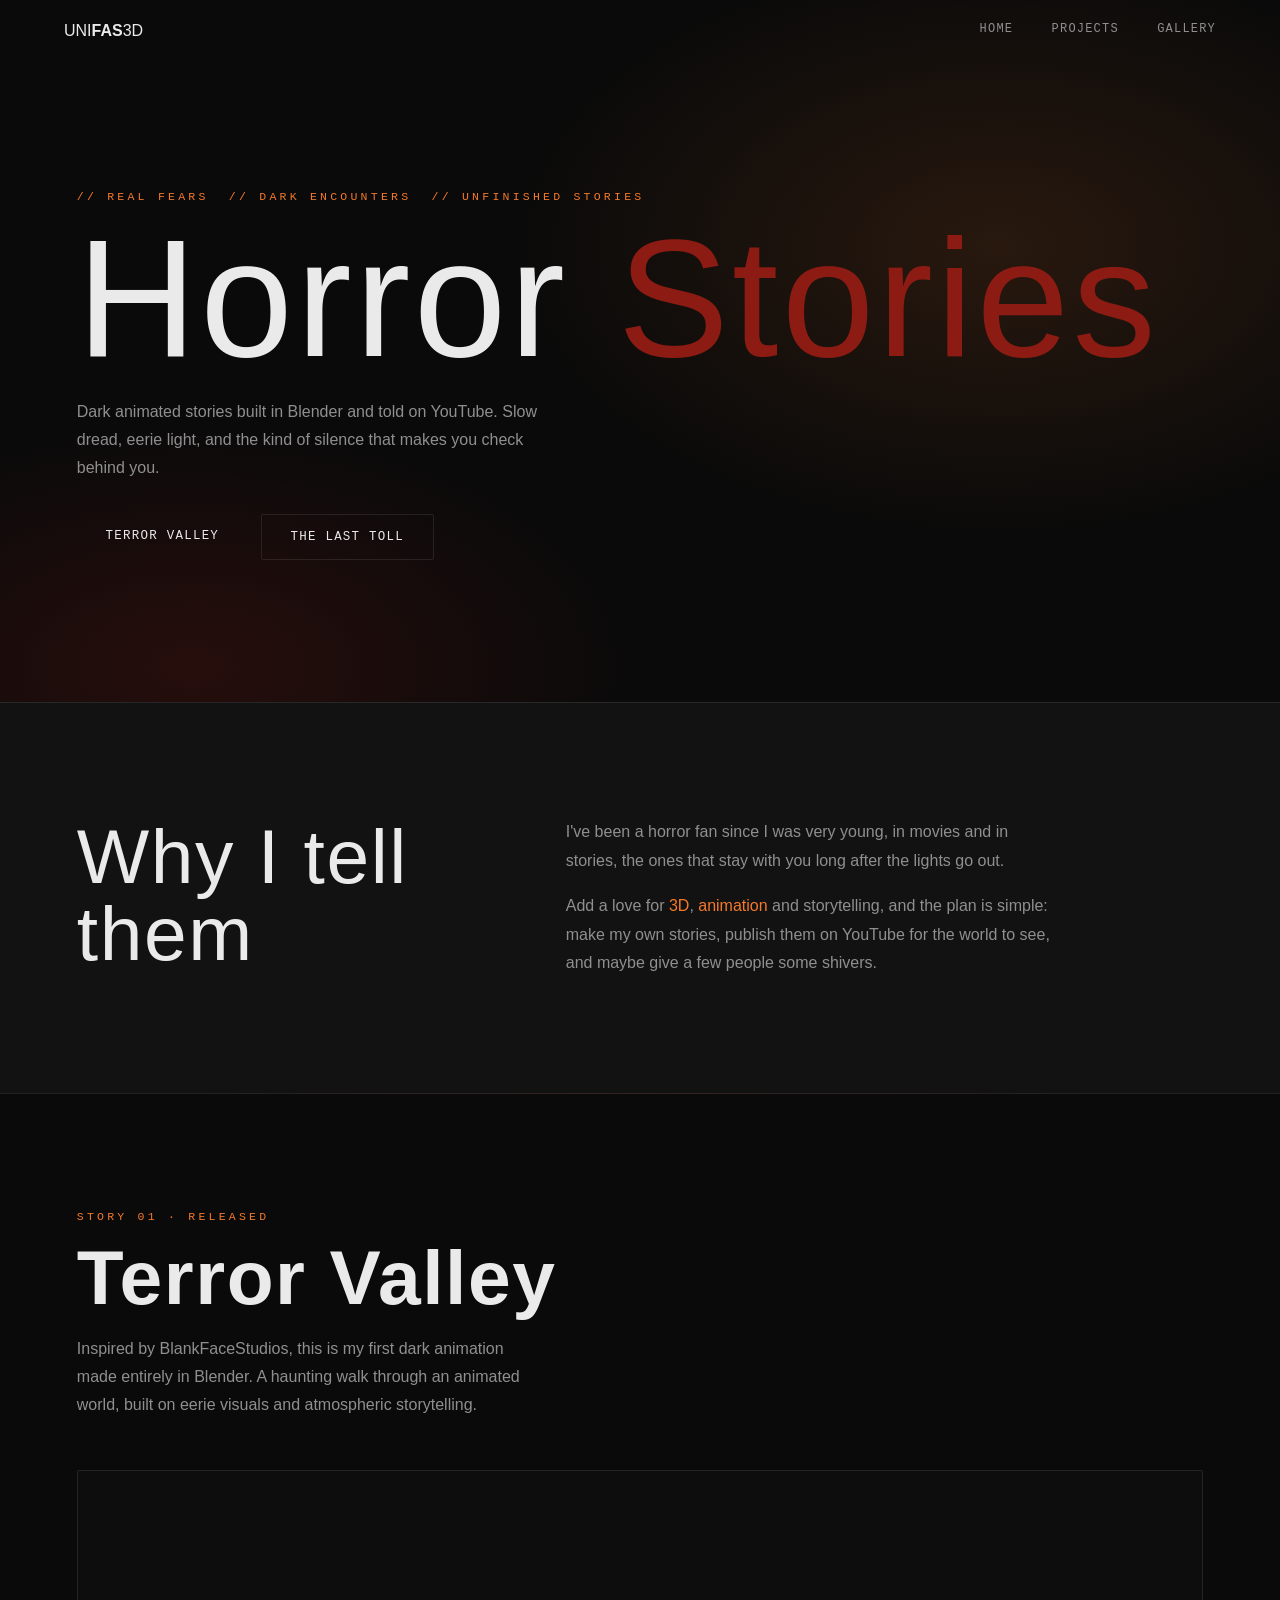
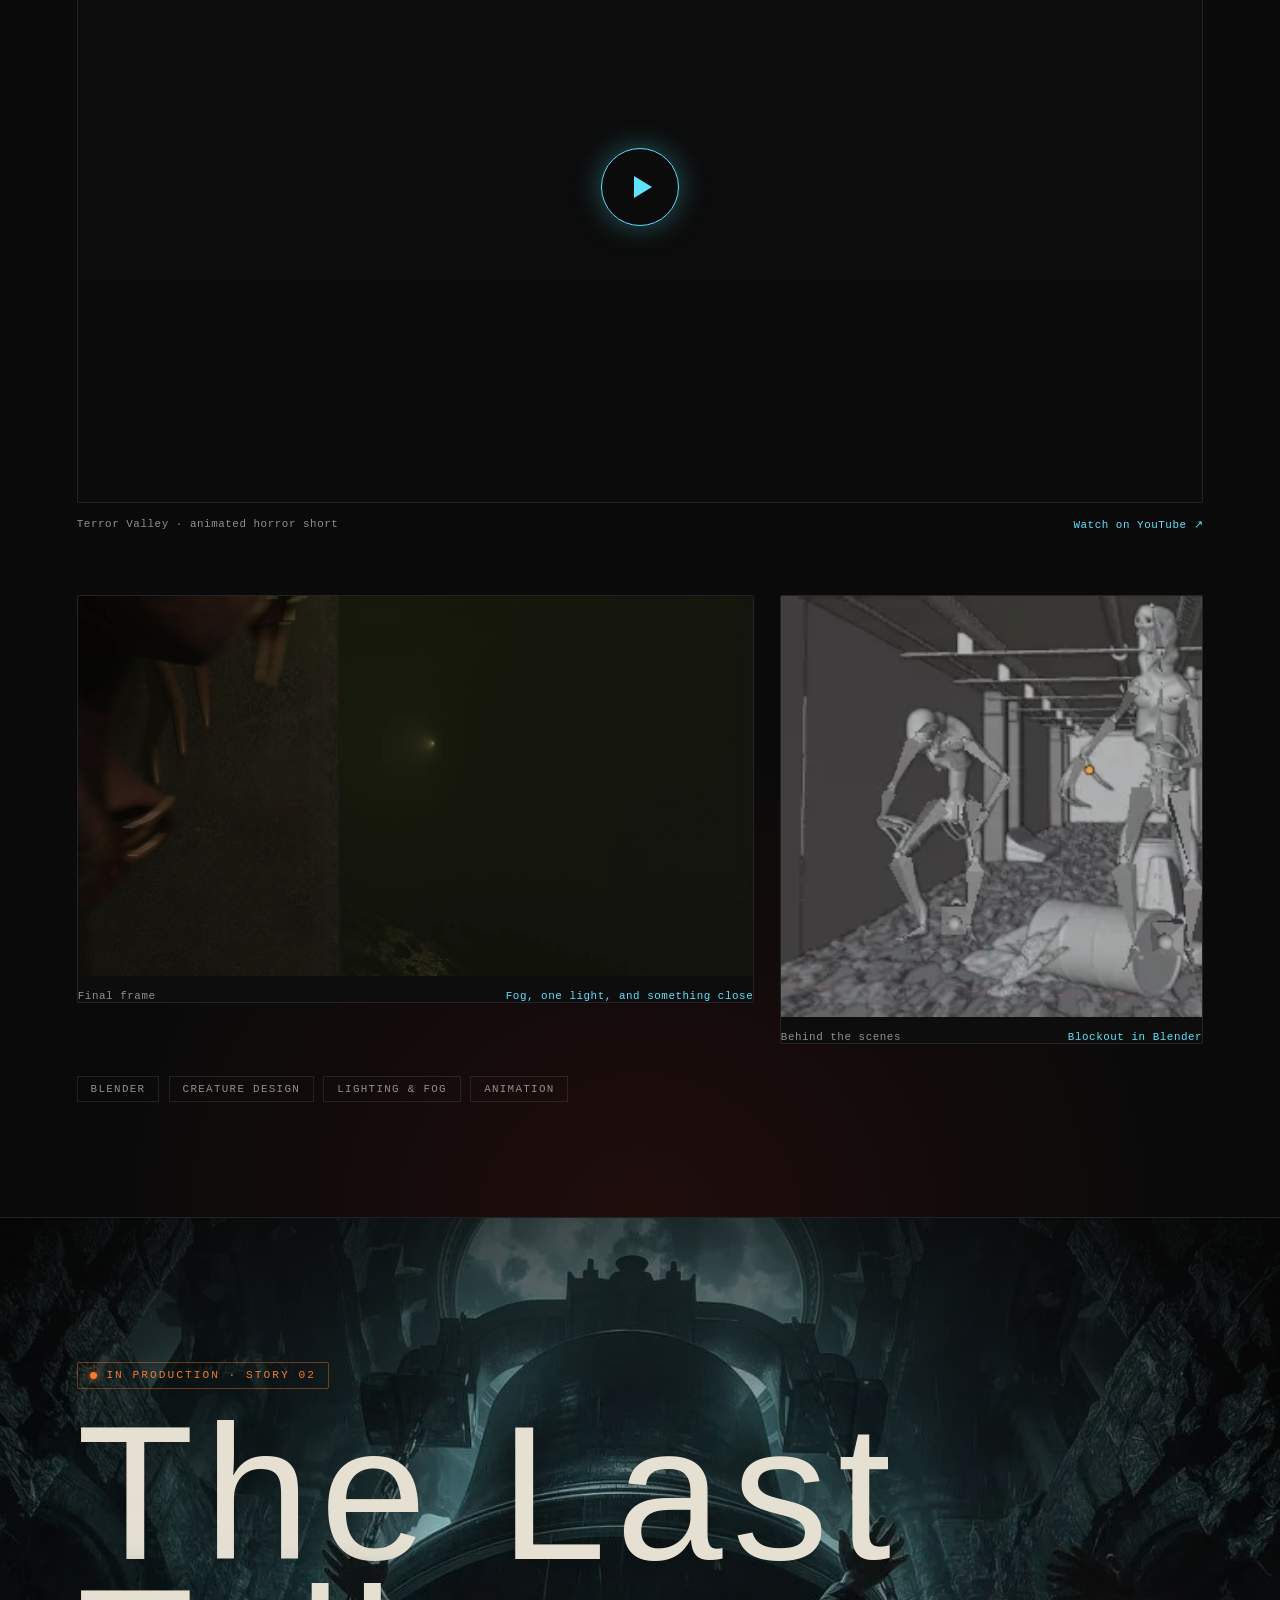
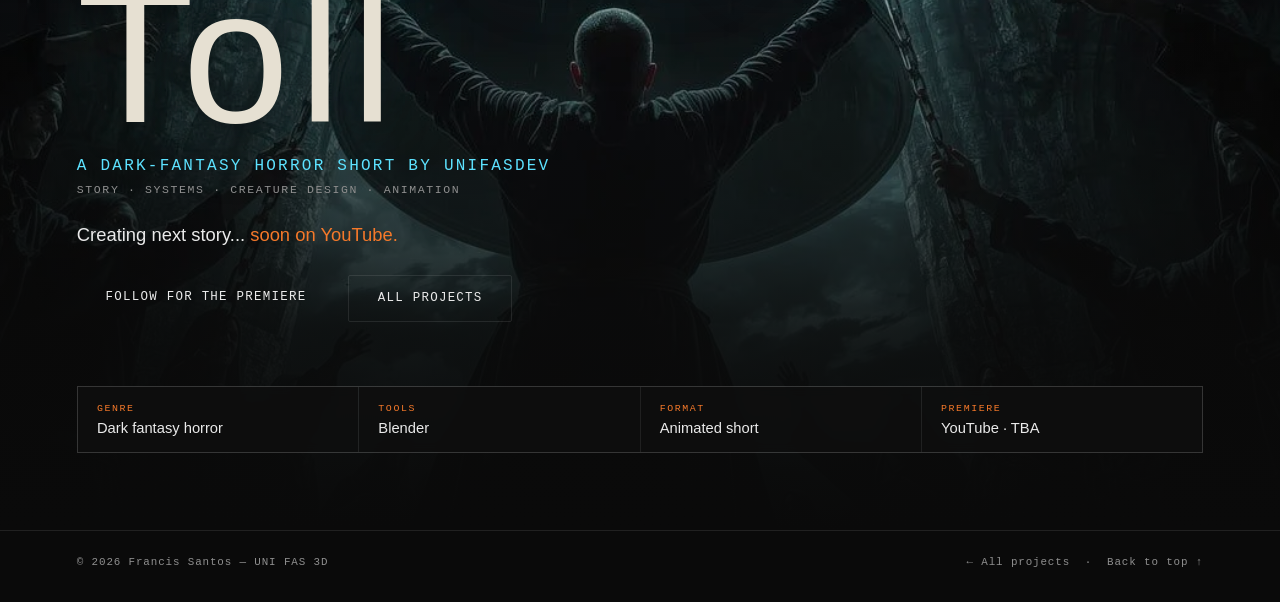
==== pages/horror-stories.html @ 61fbffd7 "adding horror page" ====
<!DOCTYPE html>
<html lang="en">

<head>
<meta charset="UTF-8">
<meta name="viewport" content="width=device-width, initial-scale=1.0">
<title>Horror Stories - UNI FAS 3D</title>
<meta name="description" content="Dark-fantasy and horror animated shorts by Francis Santos (UnifasDev), made in Blender. Terror Valley is out now. The Last Toll is coming soon.">

<meta property="og:title" content="Horror Stories - UNI FAS 3D">
<meta property="og:image" content="../assets/HorrorStory/the-last-toll-bell">
<link rel="stylesheet" href="../css/style.css">
<link rel="stylesheet" href="../css/home.css">
<link rel="stylesheet" href="../css/horror.css">

<link rel="icon" type="image/png" href="../assets/Branding_unifas3d/logo_v4.png">

<script>document.documentElement.classList.add('js')</script>
</head>
<body>

<!-- Replace this nav with the one from your other pages so it matches exactly -->
<nav class="nav">
  <a class="logo" href="../index.html">UNI<b>FAS</b>3D</a>
  <div class="nav-links">
    <a href="../index.html">Home</a>
    <a href="projects.html" class="active">Projects</a>
    <a href="gallery.html">Gallery</a>
  </div>
</nav>

<header class="h-hero">
  <div class="h-hero-inner">
    <span class="eyebrow">// Real fears &nbsp;// Dark encounters &nbsp;// Unfinished stories</span>
    <h1>Horror <em>Stories</em></h1>
    <p>Dark animated stories built in Blender and told on YouTube. Slow dread, eerie light, and the kind of silence that makes you check behind you.</p>
    <div class="h-hero-links">
      <a class="btn" href="#terror-valley">Terror Valley</a>
      <a class="btn btn-ghost" href="#last-toll">The Last Toll</a>
    </div>
  </div>
</header>

<section class="section why">
  <div class="section-inner why-grid reveal">
    <h2>Why I tell them</h2>
    <div>
      <p>I've been a horror fan since I was very young, in movies and in stories, the ones that stay with you long after the lights go out.</p>
      <p>Add a love for <strong>3D</strong>, <strong>animation</strong> and storytelling, and the plan is simple: make my own stories, publish them on YouTube for the world to see, and maybe give a few people some shivers.</p>
    </div>
  </div>
</section>

<!-- ============ TERROR VALLEY ============ -->
<section class="section tv" id="terror-valley">
  <div class="section-inner">
    <div class="section-head reveal">
      <span class="eyebrow">Story 01 &middot; Released</span>
      <h2>Terror Valley</h2>
      <p>Inspired by BlankFaceStudios, this is my first dark animation made entirely in Blender. A haunting walk through an animated world, built on eerie visuals and atmospheric storytelling.</p>
    </div>

    <div class="video reveal" data-yt="fHtbS_ZD6No" data-title="Terror Valley">
      <button type="button" aria-label="Play Terror Valley"><span class="play"></span></button>
    </div>
    <div class="cap reveal">
      <span>Terror Valley &middot; animated horror short</span>
      <a class="hl" href="https://youtu.be/fHtbS_ZD6No" target="_blank" rel="noopener">Watch on YouTube &#8599;</a>
    </div>

    <div class="tv-stills">
      <figure class="frame reveal">
        <button type="button" data-full="../assets/HorrorStory/terror-valley-render.webp" data-cap="Terror Valley: the creature at the edge of the light">
          <img src="../assets/HorrorStory/terror-valley-render.webp" alt="Dark foggy render: a clawed creature creeps in from the left while a faint light glows in the distance" loading="lazy">
        </button>
        <figcaption class="cap"><span>Final frame</span><span class="hl">Fog, one light, and something close</span></figcaption>
      </figure>
      <figure class="frame reveal">
        <button type="button" data-full="../assets/HorrorStory/terror-valley-blockout.webp" data-cap="Terror Valley: scene blockout in the Blender viewport">
          <img src="../assets/HorrorStory/terror-valley-blockout.webp" alt="Blender viewport of a grey tunnel with two long-limbed creatures standing in rubble" loading="lazy">
        </button>
        <figcaption class="cap"><span>Behind the scenes</span><span class="hl">Blockout in Blender</span></figcaption>
      </figure>
    </div>

    <div class="tv-tags reveal">
      <span>Blender</span><span>Creature design</span><span>Lighting &amp; fog</span><span>Animation</span>
    </div>
  </div>
</section>

<!-- ============ THE LAST TOLL ============ -->
<section class="lt" id="last-toll">
  <div class="lt-bg" style="background-image:url('../assets/HorrorStory/the-last-toll-bell.webp')" role="img" aria-label="A robed figure raising his arms beneath a giant chained bell, surrounded by hooded monks in a ruined tower"></div>
  <div class="lt-shade"></div>
  <div class="lt-inner">
    <span class="chip-live">In production &middot; Story 02</span>
    <h2 class="lt-title">The Last Toll</h2>
    <p class="lt-line">A dark-fantasy horror short by UnifasDev</p>
    <p class="lt-sub">Story &middot; Systems &middot; Creature design &middot; Animation</p>
    <p class="lt-soon">Creating next story... <strong>soon on YouTube.</strong></p>
    <div class="lt-actions">
      <a class="btn" href="https://www.youtube.com/@unifasdev" target="_blank" rel="noopener">Follow for the premiere</a>
      <a class="btn btn-ghost" href="projects.html">All projects</a>
    </div>
    <div class="lt-meta">
      <div><b>Genre</b><span>Dark fantasy horror</span></div>
      <div><b>Tools</b><span>Blender</span></div>
      <div><b>Format</b><span>Animated short</span></div>
      <div><b>Premiere</b><span>YouTube &middot; TBA</span></div>
    </div>
  </div>
</section>

<footer class="site-foot">
  <span>&copy; 2026 Francis Santos &mdash; UNI FAS 3D</span>
  <span><a href="projects.html">&larr; All projects</a> &nbsp;&middot;&nbsp; <a href="#top">Back to top &uarr;</a></span>
</footer>

<dialog class="lightbox" id="lb">
  <button class="lb-close" type="button" aria-label="Close">&times;</button>
  <img alt="">
  <div class="lb-cap"></div>
</dialog>

<script src="../js/horror.js"></script>
</body>
</html>
---- css/style.css ----
:root{
    --bg-primary:   #0A0A0A;
    --bg-secondary: #121212;
    --text-primary: #EAEAEA;
    --text-secondary:#8F8F8F;
    --accent:       #F5792A;
    --accent-cyan:  #5DE2FF;
    --line:         rgba(234,234,234,0.10);

    --font-display: 'Bebas Neue', sans-serif;
    --font-body:    'Inter', sans-serif;
    --font-mono:    'JetBrains Mono', monospace;

    --mx: 50%;
    --my: 50%;
  }

  *{ margin:0; padding:0; box-sizing:border-box; }

  html{ scroll-behavior:smooth; }

  body{
    background:var(--bg-primary);
    color:var(--text-primary);
    font-family:var(--font-body);
    overflow-x:hidden;
  }

  @media (prefers-reduced-motion: reduce){
    *{ animation-duration:0.001ms !important; animation-iteration-count:1 !important; transition-duration:0.001ms !important; scroll-behavior:auto !important; }
  }

  a{ color:inherit; text-decoration:none; }

  ::selection{ background:var(--accent); color:#0A0A0A; }

  :focus-visible{
    outline:2px solid var(--accent-cyan);
    outline-offset:3px;
  }

  .eyebrow{
    font-family:var(--font-mono);
    font-size:0.72rem;
    letter-spacing:0.28em;
    text-transform:uppercase;
    color:var(--accent);
  }

  /* ---------- cursor glow ---------- */
  .glow-layer{
    position:fixed; inset:0;
    pointer-events:none;
    z-index:2;
    background:radial-gradient(420px circle at var(--mx) var(--my),
                rgba(245,121,42,0.07), transparent 70%);
    transition:background 60ms linear;
  }

  /* ---------- grain ---------- */
  .grain{
    position:fixed; inset:0;
    z-index:3;
    pointer-events:none;
    opacity:0.05;
    mix-blend-mode:overlay;
    background-image:url("data:image/svg+xml,%3Csvg xmlns='http://www.w3.org/2000/svg' width='140' height='140'%3E%3Cfilter id='n'%3E%3CfeTurbulence type='fractalNoise' baseFrequency='0.9' numOctaves='2' stitchTiles='stitch'/%3E%3C/filter%3E%3Crect width='100%25' height='100%25' filter='url(%23n)'/%3E%3C/svg%3E");
  }

  /* ---------- nav ---------- */
  nav{
    position:fixed; top:0; left:0; right:0;
    z-index:10;
    display:flex; align-items:center; justify-content:space-between;
    padding:1.4rem clamp(1.5rem,5vw,4rem);
    background:transparent;
    backdrop-filter:blur(0px);
    border-bottom:1px solid transparent;
    transition:background 400ms ease, border-color 400ms ease, backdrop-filter 400ms ease;
  }
  nav.scrolled{
    background:rgba(10,10,10,0.72);
    backdrop-filter:blur(14px);
    border-bottom:1px solid var(--line);
  }
  .nav-mark{
    font-family:var(--font-mono);
    font-size:0.85rem;
    letter-spacing:0.15em;
  }
  .nav-mark span{ color:var(--accent); }
  .nav-links{
    display:flex; gap:clamp(1.2rem,3vw,2.4rem);
    font-family:var(--font-mono);
    font-size:0.75rem;
    letter-spacing:0.1em;
    text-transform:uppercase;
    color:var(--text-secondary);
  }
  .nav-links a{ position:relative; padding-bottom:4px; }
  .nav-links a::after{
    content:''; position:absolute; left:0; bottom:0;
    width:0; height:1px; background:var(--accent);
    transition:width 250ms ease;
  }
  .nav-links a:hover{ color:var(--text-primary); }
  .nav-links a:hover::after{ width:100%; }
  @media (max-width:720px){ .nav-links{ display:none; } }

  /* ---------- hero ---------- */
  .hero{
    position:relative;
    min-height:100vh;
    display:flex; flex-direction:column; align-items:center; justify-content:center;
    text-align:center;
    padding:6rem 1.5rem 4rem;
    overflow:hidden;
  }

  .hero canvas{
    position:absolute; inset:0;
    width:100%; height:100%;
    opacity:0.55;
  }

  .hero::before{
    content:'';
    position:absolute; inset:0;
    background:radial-gradient(ellipse 70% 55% at 50% 40%, rgba(245,121,42,0.06), transparent 65%),
               linear-gradient(180deg, transparent 0%, var(--bg-primary) 92%);
    z-index:1;
  }

  .hero-content{ position:relative; z-index:2; }

  .hero .eyebrow{
    opacity:0;
    animation:reveal-up 900ms ease forwards 200ms;
  }

  .hero h1{
    font-family:var(--font-display);
    font-size:clamp(3.2rem, 12vw, 9rem);
    letter-spacing:0.03em;
    line-height:0.95;
    margin:0.6rem 0 1.2rem;
    color:var(--text-primary);
    opacity:0;
    animation:reveal-up 1000ms ease forwards 400ms;
  }

  .hero p.tagline{
    font-family:var(--font-body);
    font-weight:400;
    font-size:clamp(0.95rem,1.6vw,1.15rem);
    color:var(--text-secondary);
    max-width:34ch;
    margin:0 auto 2.6rem;
    line-height:1.6;
    opacity:0;
    animation:reveal-up 1000ms ease forwards 650ms;
  }

  .hero-ctas{
    display:flex; gap:1rem; justify-content:center; flex-wrap:wrap;
    opacity:0;
    animation:reveal-up 1000ms ease forwards 850ms;
  }

  .btn{
    font-family:var(--font-mono);
    font-size:0.78rem;
    letter-spacing:0.1em;
    text-transform:uppercase;
    padding:0.95rem 1.8rem;
    border-radius:2px;
    transition:transform 250ms ease, border-color 250ms ease, background 250ms ease, box-shadow 250ms ease;
    display:inline-block;
  }
  .btn-primary{
    background:var(--accent);
    color:#0A0A0A;
    border:1px solid var(--accent);
  }
  .btn-primary:hover{
    box-shadow:0 0 24px rgba(245,121,42,0.45);
    transform:translateY(-2px);
  }
  .btn-ghost{
    border:1px solid var(--line);
    color:var(--text-primary);
    background:transparent;
  }
  .btn-ghost:hover{
    border-color:var(--accent-cyan);
    color:var(--accent-cyan);
    transform:translateY(-2px);
  }

  .scroll-cue{
    position:absolute; bottom:2.4rem; left:50%; transform:translateX(-50%);
    z-index:2;
    display:flex; flex-direction:column; align-items:center; gap:0.6rem;
    color:var(--text-secondary);
    font-family:var(--font-mono);
    font-size:0.65rem;
    letter-spacing:0.2em;
    opacity:0;
    animation:reveal-up 1000ms ease forwards 1100ms;
  }
  .scroll-cue .line{
    width:1px; height:34px;
    background:linear-gradient(var(--text-secondary), transparent);
    animation:scroll-pulse 2.2s ease-in-out infinite;
  }

  @keyframes reveal-up{
    from{ opacity:0; transform:translateY(18px); }
    to{ opacity:1; transform:translateY(0); }
  }
  @keyframes scroll-pulse{
    0%,100%{ transform:scaleY(0.4); opacity:0.4; }
    50%{ transform:scaleY(1); opacity:1; }
  }

  /* ---------- featured project ---------- */
  .featured{
    position:relative;
    padding:8rem clamp(1.5rem,6vw,5rem) 9rem;
    background:var(--bg-secondary);
    border-top:1px solid var(--line);
  }

  .featured-grid{
    display:grid;
    grid-template-columns:0.92fr 1.08fr;
    gap:clamp(2.5rem,5vw,5rem);
    max-width:1400px;
    margin:0 auto;
    align-items:center;
  }
  @media (max-width:960px){
    .featured-grid{ grid-template-columns:1fr; }
  }

  .featured-copy .eyebrow{ margin-bottom:1.1rem; display:block; }

  .featured-copy h2{
    font-family:var(--font-display);
    font-size:clamp(2.6rem,5.5vw,4.4rem);
    letter-spacing:0.02em;
    line-height:1;
    margin-bottom:1.6rem;
  }

  .featured-copy p{
    font-family:var(--font-body);
    font-size:1rem;
    line-height:1.75;
    color:var(--text-secondary);
    max-width:46ch;
    margin-bottom:1.6rem;
  }

  .featured-copy p strong{
    color:var(--text-primary);
    font-weight:500;
  }

  .tag-row{
    display:flex; flex-wrap:wrap; gap:0.6rem;
    margin-bottom:2.4rem;
  }
  .tag{
    font-family:var(--font-mono);
    font-size:0.68rem;
    letter-spacing:0.08em;
    text-transform:uppercase;
    color:var(--text-secondary);
    border:1px solid var(--line);
    padding:0.4rem 0.75rem;
    border-radius:2px;
  }

  .featured-ctas{ display:flex; gap:1rem; flex-wrap:wrap; }

  /* ---------- viewport compare (signature element) ---------- */
  .viewport{
    position:relative;
    aspect-ratio:4/5;
    border:1px solid var(--line);
    background:#0d0d0d;
    overflow:hidden;
    border-radius:2px;
  }

  .viewport img{
    position:absolute; inset:0;
    width:100%; height:100%;
    object-fit:cover;
    user-select:none;
    -webkit-user-drag:none;
  }

  .vp-output{ z-index:1; }
  .vp-reference{
    z-index:2;
    clip-path:inset(0 calc(100% - var(--reveal,42%)) 0 0);
    filter:saturate(0.9);
  }

  .vp-handle-input{
    position:absolute; inset:0;
    width:100%; height:100%;
    margin:0;
    opacity:0;
    cursor:ew-resize;
    z-index:5;
    -webkit-appearance:none;
    appearance:none;
    background:transparent;
  }

  .vp-divider{
    position:absolute; top:0; bottom:0;
    left:var(--reveal,42%);
    width:1px;
    background:var(--accent-cyan);
    box-shadow:0 0 12px rgba(93,226,255,0.6);
    z-index:4;
    pointer-events:none;
    transform:translateX(-50%);
  }
  .vp-handle-dot{
    position:absolute; top:50%; left:var(--reveal,42%);
    transform:translate(-50%,-50%);
    width:34px; height:34px;
    border-radius:50%;
    background:var(--bg-primary);
    border:1px solid var(--accent-cyan);
    display:flex; align-items:center; justify-content:center;
    z-index:4;
    pointer-events:none;
    font-family:var(--font-mono);
    font-size:0.7rem;
    color:var(--accent-cyan);
  }

  .vp-label{
    position:absolute;
    top:1rem;
    z-index:3;
    font-family:var(--font-mono);
    font-size:0.65rem;
    letter-spacing:0.14em;
    text-transform:uppercase;
    padding:0.4rem 0.7rem;
    background:rgba(10,10,10,0.7);
    border:1px solid var(--line);
    pointer-events:none;
  }
  .vp-label.left{ left:1rem; color:var(--text-secondary); }
  .vp-label.right{ right:1rem; color:var(--accent); }

  .vp-corner{
    position:absolute;
    width:18px; height:18px;
    border-color:rgba(234,234,234,0.35);
    z-index:3;
    pointer-events:none;
  }
  .vp-corner.tl{ top:10px; left:10px; border-top:1px solid; border-left:1px solid; }
  .vp-corner.tr{ top:10px; right:10px; border-top:1px solid; border-right:1px solid; }
  .vp-corner.bl{ bottom:10px; left:10px; border-bottom:1px solid; border-left:1px solid; }
  .vp-corner.br{ bottom:10px; right:10px; border-bottom:1px solid; border-right:1px solid; }

  .vp-caption{
    margin-top:1rem;
    display:flex; justify-content:space-between;
    font-family:var(--font-mono);
    font-size:0.68rem;
    color:var(--text-secondary);
    letter-spacing:0.05em;
  }
  .vp-caption span.hl{ color:var(--accent-cyan); }
---- css/home.css ----
/* Homepage showcase. Loads after style.css and reuses its colour and font tokens. */

/* ---------- scroll reveal (only active when JS has added .js to <html>) ---------- */
html.js .reveal{
  opacity:0;
  transform:translateY(18px);
  transition:opacity 700ms ease, transform 700ms ease;
}
html.js .reveal.in{ opacity:1; transform:none; }

/* ---------- nav ---------- */
.nav-links{ align-items:center; }
.nav-links .btn{ padding:0.6rem 1.1rem; color:#0A0A0A; }
.nav-links .btn::after{ display:none; }
.nav-links .btn:hover{ color:#0A0A0A; }
@media (max-width:720px){
  .nav-links{ display:flex; }
  .nav-links a:not(.btn){ display:none; }
}

/* ---------- hero extras ---------- */
.hero-tools{
  margin-top:2.2rem;
  font-family:var(--font-mono);
  font-size:0.7rem;
  letter-spacing:0.16em;
  text-transform:uppercase;
  color:var(--text-secondary);
  opacity:0;
  animation:reveal-up 1000ms ease forwards 1000ms;
}
.hero-tools i{ font-style:normal; color:var(--accent); margin:0 0.5rem; }

/* ---------- shared section layout ---------- */
.section{
  position:relative;
  padding:clamp(4.5rem,9vw,8rem) clamp(1.5rem,6vw,5rem);
  border-top:1px solid var(--line);
}
.section-inner{ max-width:1400px; margin:0 auto; }
.section-head{ margin-bottom:clamp(2rem,4vw,3.5rem); }
.section-head .eyebrow{ display:block; margin-bottom:1rem; }
.section-head h2{
  font-family:var(--font-display);
  font-size:clamp(2.6rem,6vw,4.8rem);
  letter-spacing:0.02em;
  line-height:1;
}
.section-head p{
  color:var(--text-secondary);
  line-height:1.75;
  max-width:52ch;
  margin-top:1.2rem;
}

.cap{
  margin-top:0.9rem;
  display:flex; justify-content:space-between; gap:1rem; flex-wrap:wrap;
  font-family:var(--font-mono);
  font-size:0.68rem;
  letter-spacing:0.05em;
  color:var(--text-secondary);
}
.cap .hl, .cap a.hl{ color:var(--accent-cyan); }
.cap a.hl:hover{ text-decoration:underline; }

/* ---------- how I work ---------- */
.how{ background:var(--bg-secondary); }
.how-grid{
  display:grid;
  grid-template-columns:repeat(4,minmax(0,1fr));
  gap:1px;
  background:var(--line);
  border:1px solid var(--line);
}
.how-cell{ background:var(--bg-secondary); padding:1.7rem 1.5rem 2rem; }
.how-num{
  font-family:var(--font-mono);
  font-size:0.7rem;
  letter-spacing:0.2em;
  color:var(--accent);
}
.how-cell h3{
  font-family:var(--font-display);
  font-size:2.2rem;
  letter-spacing:0.03em;
  font-weight:400;
  margin:0.5rem 0 0.4rem;
}
.how-cell p{ color:var(--text-secondary); font-size:0.92rem; line-height:1.6; }
@media (max-width:860px){
  .how-grid{ grid-template-columns:repeat(2,minmax(0,1fr)); }
}

/* ---------- in production: The Developer ---------- */
.now{
  background:
    radial-gradient(ellipse 60% 50% at 82% 8%, rgba(245,121,42,0.08), transparent 70%),
    var(--bg-primary);
}
.now-grid{
  display:grid;
  grid-template-columns:1.18fr 0.82fr;
  gap:clamp(2rem,4vw,4.5rem);
  align-items:start;
}
@media (max-width:980px){
  .now-grid{ grid-template-columns:1fr; }
}

.frame{
  position:relative;
  border:1px solid var(--line);
  background:#0d0d0d;
  border-radius:2px;
  overflow:hidden;
}
.frame > button{
  display:block; width:100%;
  padding:0; border:0; background:none;
  cursor:zoom-in; color:inherit;
}
.frame img{ display:block; width:100%; height:auto; }

.wip{
  display:grid;
  grid-template-columns:repeat(4,minmax(0,1fr));
  gap:0.8rem;
  margin-top:1.4rem;
}
.wip-2{ grid-template-columns:repeat(2,minmax(0,1fr)); }
@media (max-width:640px){
  .wip{ grid-template-columns:repeat(2,minmax(0,1fr)); }
}
.thumb{
  display:block;
  padding:0;
  border:1px solid var(--line);
  background:#0d0d0d;
  border-radius:2px;
  overflow:hidden;
  cursor:zoom-in;
  color:inherit;
  text-align:left;
  transition:border-color 250ms ease, transform 250ms ease;
}
.thumb:hover{ border-color:rgba(245,121,42,0.5); transform:translateY(-2px); }
.thumb img{
  display:block; width:100%;
  aspect-ratio:1/1;
  object-fit:cover;
}
.thumb span{
  display:block;
  padding:0.6rem 0.7rem;
  font-family:var(--font-mono);
  font-size:0.62rem;
  letter-spacing:0.08em;
  text-transform:uppercase;
  color:var(--text-secondary);
}

.now-copy{ position:relative; }
@media (min-width:981px){
  .now-copy{ position:sticky; top:6rem; }
}
.chip-live{
  display:inline-flex; align-items:center; gap:0.6rem;
  font-family:var(--font-mono);
  font-size:0.7rem;
  letter-spacing:0.18em;
  text-transform:uppercase;
  color:var(--accent);
  border:1px solid rgba(245,121,42,0.4);
  padding:0.4rem 0.75rem;
  border-radius:2px;
}
.chip-live::before{
  content:'';
  width:7px; height:7px; border-radius:50%;
  background:var(--accent);
  box-shadow:0 0 10px var(--accent);
  animation:live-pulse 1.8s ease-in-out infinite;
}
@keyframes live-pulse{ 50%{ opacity:0.3; } }

.now-copy h2{
  font-family:var(--font-display);
  font-size:clamp(3rem,6.5vw,5.2rem);
  letter-spacing:0.02em;
  line-height:0.95;
  margin:1.2rem 0 0.8rem;
}
.now-quote{
  font-family:var(--font-mono);
  font-size:0.95rem;
  color:var(--accent-cyan);
  margin-bottom:1.6rem;
}
.now-copy p{
  color:var(--text-secondary);
  line-height:1.75;
  max-width:50ch;
  margin-bottom:1.2rem;
}
.now-copy p strong{ color:var(--text-primary); font-weight:500; }
.now-copy p.now-quote{ color:var(--accent-cyan); margin-bottom:1.6rem; }

.spec{
  display:grid;
  grid-template-columns:repeat(2,minmax(0,1fr));
  gap:1px;
  background:var(--line);
  border:1px solid var(--line);
  margin:1.8rem 0;
  max-width:50ch;
}
.spec div{ background:var(--bg-primary); padding:1rem 1.1rem; }
.spec b{
  display:block;
  font-family:var(--font-display);
  font-size:2rem;
  font-weight:400;
  letter-spacing:0.03em;
  color:var(--text-primary);
  line-height:1;
}
.spec span{
  display:block;
  margin-top:0.35rem;
  font-family:var(--font-mono);
  font-size:0.62rem;
  letter-spacing:0.06em;
  color:var(--text-secondary);
}

.pipe{ list-style:none; display:grid; gap:0.75rem; max-width:50ch; }
.pipe li{
  display:flex; gap:0.9rem; align-items:baseline;
  font-size:0.92rem;
  color:var(--text-secondary);
  line-height:1.5;
}
.pipe .st{
  flex:0 0 auto;
  min-width:5.2rem;
  text-align:center;
  padding:0.25rem 0.5rem;
  border:1px solid var(--line);
  font-family:var(--font-mono);
  font-size:0.62rem;
  letter-spacing:0.14em;
  text-transform:uppercase;
}
.pipe strong{ color:var(--text-primary); font-weight:500; }
.pipe a{ color:var(--accent-cyan); }
.pipe .done .st{ color:var(--accent-cyan); border-color:rgba(93,226,255,0.35); }
.pipe .doing .st{ color:var(--accent); border-color:rgba(245,121,42,0.5); }

/* ---------- royale mashine: video row ---------- */
.video-row{
  max-width:1400px;
  margin:clamp(3rem,5vw,4.5rem) auto 0;
}
.video{
  position:relative;
  aspect-ratio:16/9;
  border:1px solid var(--line);
  background:#0d0d0d center/cover no-repeat;
  overflow:hidden;
  border-radius:2px;
}
.video[data-yt="Np_ebbD-NLE"]{
  background-image:url("https://i.ytimg.com/vi/Np_ebbD-NLE/hqdefault.jpg");
}
.video button{
  position:absolute; inset:0;
  width:100%; height:100%;
  border:0;
  background:linear-gradient(180deg, rgba(10,10,10,0.1), rgba(10,10,10,0.6));
  cursor:pointer;
  display:flex; align-items:center; justify-content:center;
}
.video .play{
  width:78px; height:78px; border-radius:50%;
  border:1px solid var(--accent-cyan);
  background:rgba(10,10,10,0.7);
  box-shadow:0 0 28px rgba(93,226,255,0.35);
  display:grid; place-items:center;
  transition:transform 250ms ease;
}
.video .play::before{
  content:'';
  border-style:solid;
  border-width:11px 0 11px 18px;
  border-color:transparent transparent transparent var(--accent-cyan);
  margin-left:5px;
}
.video button:hover .play{ transform:scale(1.08); }
.video iframe{ position:absolute; inset:0; width:100%; height:100%; border:0; }

/* ---------- props ---------- */
.props{ background:var(--bg-primary); }
.props-top{
  display:grid;
  grid-template-columns:1.15fr 0.85fr;
  gap:clamp(2rem,4vw,4rem);
  align-items:start;
}
@media (max-width:980px){
  .props-top{ grid-template-columns:1fr; }
}
.embed{
  position:relative;
  aspect-ratio:16/10;
  border:1px solid var(--line);
  background:#0d0d0d;
  border-radius:2px;
  overflow:hidden;
}
.embed iframe{ position:absolute; inset:0; width:100%; height:100%; border:0; }

.props-side h3{
  font-family:var(--font-display);
  font-size:2.2rem;
  font-weight:400;
  letter-spacing:0.03em;
  margin-bottom:0.8rem;
}
.props-side p{
  color:var(--text-secondary);
  line-height:1.75;
  max-width:46ch;
}
.props-side .wip{ margin-top:1.6rem; max-width:46ch; }

.props-block{ margin-top:clamp(3rem,5vw,4.5rem); }
.props-grid{
  display:grid;
  grid-template-columns:repeat(auto-fill,minmax(240px,1fr));
  gap:1rem;
  margin-top:1rem;
}
.props-grid .thumb img{ aspect-ratio:4/3; }
.props-empty{
  border:1px dashed var(--line);
  padding:2rem;
  text-align:center;
  color:var(--text-secondary);
  font-family:var(--font-mono);
  font-size:0.78rem;
  letter-spacing:0.05em;
}

/* ---------- contact + footer ---------- */
.contact{ background:var(--bg-secondary); }
.contact-inner{
  display:flex; flex-wrap:wrap; gap:2rem 4rem;
  justify-content:space-between; align-items:center;
}
.contact h2{
  font-family:var(--font-display);
  font-size:clamp(2.6rem,6vw,4.8rem);
  letter-spacing:0.02em;
  line-height:1;
  margin-top:1rem;
}
.contact .eyebrow{ display:block; }
.contact-links{ display:flex; flex-wrap:wrap; gap:0.8rem; }

.site-foot{
  display:flex; justify-content:space-between; flex-wrap:wrap; gap:1rem;
  padding:1.6rem clamp(1.5rem,6vw,5rem);
  border-top:1px solid var(--line);
  font-family:var(--font-mono);
  font-size:0.68rem;
  letter-spacing:0.08em;
  color:var(--text-secondary);
}
.site-foot a:hover{ color:var(--accent-cyan); }

/* ---------- lightbox ---------- */
.lightbox{
  border:1px solid var(--line);
  background:#0a0a0a;
  color:var(--text-primary);
  padding:0;
  max-width:min(96vw,1500px);
  max-height:94vh;
  margin:auto;
  overflow:auto;
}
.lightbox::backdrop{ background:rgba(0,0,0,0.88); backdrop-filter:blur(4px); }
.lightbox img{ display:block; max-width:100%; max-height:80vh; margin:0 auto; }
.lb-cap{
  padding:0.9rem 1.2rem;
  font-family:var(--font-mono);
  font-size:0.7rem;
  letter-spacing:0.05em;
  color:var(--text-secondary);
}
.lb-close{
  position:absolute; top:0.6rem; right:0.6rem;
  width:38px; height:38px;
  border:1px solid var(--line);
  border-radius:50%;
  background:rgba(10,10,10,0.8);
  color:var(--text-primary);
  font-size:1.3rem; line-height:1;
  cursor:pointer;
}
.lb-close:hover{ border-color:var(--accent-cyan); color:var(--accent-cyan); }
---- css/horror.css ----
/* Horror Stories page. Loads after style.css and home.css, reuses their tokens. */
:root{ --blood:#8c1c13; }

/* ---------- hero ---------- */
.h-hero{
  min-height:78vh;
  display:flex; align-items:center;
  padding:8rem clamp(1.5rem,6vw,5rem) 5rem;
  background:
    radial-gradient(ellipse 55% 60% at 78% 35%, rgba(245,121,42,0.13), transparent 70%),
    radial-gradient(ellipse 50% 50% at 15% 95%, rgba(140,28,19,0.22), transparent 70%),
    var(--bg-primary);
}
.h-hero-inner{ max-width:1400px; width:100%; margin:0 auto; }
.h-hero .eyebrow{ display:block; margin-bottom:1.4rem; }
.h-hero h1{
  font-family:var(--font-display);
  font-weight:400;
  font-size:clamp(4.2rem,13vw,10.5rem);
  line-height:.88;
  letter-spacing:.02em;
  animation:h-flicker 8s infinite;
}
.h-hero h1 em{ font-style:normal; color:var(--blood); }
.h-hero p{ max-width:52ch; margin-top:1.6rem; color:var(--text-secondary); line-height:1.75; }
.h-hero-links{ display:flex; flex-wrap:wrap; gap:.8rem; margin-top:2rem; }
.btn-ghost{ background:transparent; color:var(--text-primary); border:1px solid var(--line); }
.btn-ghost:hover{ border-color:var(--accent); color:var(--accent); }
@keyframes h-flicker{ 0%,91%,95%,100%{opacity:1} 92%{opacity:.3} 93%{opacity:1} 94%{opacity:.55} }

/* ---------- why ---------- */
.why{ background:var(--bg-secondary); }
.why-grid{ display:grid; grid-template-columns:1fr 1.5fr; gap:clamp(2rem,5vw,5rem); align-items:start; }
.why h2{ font-family:var(--font-display); font-weight:400; font-size:clamp(2.6rem,6vw,4.8rem); line-height:1; letter-spacing:.02em; }
.why p{ color:var(--text-secondary); line-height:1.8; max-width:56ch; }
.why p + p{ margin-top:1rem; }
.why strong{ color:var(--accent); font-weight:500; }
@media (max-width:820px){ .why-grid{ grid-template-columns:1fr; } }

/* ---------- terror valley ---------- */
.tv{
  background:
    radial-gradient(ellipse 60% 40% at 50% 100%, rgba(140,28,19,0.16), transparent 70%),
    var(--bg-primary);
}
.tv-stills{
  display:grid;
  grid-template-columns:1.6fr 1fr;
  gap:clamp(1rem,2vw,1.6rem);
  margin-top:clamp(2.5rem,5vw,4rem);
  align-items:start;
}
.tv-stills .frame{ margin:0; }
.tv-stills .frame button:hover img{ filter:brightness(1.35); }
.tv-stills img{ transition:filter .4s ease; }
.tv-stills .frame:last-child img{ aspect-ratio:1/1; object-fit:cover; }
.tv-tags{ display:flex; flex-wrap:wrap; gap:.6rem; margin-top:2rem; }
.tv-tags span{
  border:1px solid var(--line); padding:.35rem .8rem;
  font-family:var(--font-mono); font-size:.68rem; letter-spacing:.12em; text-transform:uppercase;
  color:var(--text-secondary);
}
@media (max-width:820px){ .tv-stills{ grid-template-columns:1fr; } }

/* ---------- the last toll ---------- */
.lt{
  position:relative; overflow:hidden;
  min-height:100vh;
  display:flex; align-items:flex-end;
  border-top:1px solid var(--line);
}
.lt-bg{
  position:absolute; inset:-3%;
  background-size:cover; background-position:center 30%;
  animation:lt-drift 28s ease-in-out infinite alternate;
}
@keyframes lt-drift{ from{ transform:scale(1) translateY(0);} to{ transform:scale(1.08) translateY(-1.5%);} }
.lt-shade{
  position:absolute; inset:0;
  background:
    linear-gradient(180deg, rgba(10,10,10,.55) 0%, rgba(10,10,10,.1) 35%, rgba(10,10,10,.88) 78%, var(--bg-primary) 100%),
    radial-gradient(ellipse at center, transparent 40%, rgba(0,0,0,.7) 100%);
}
.lt-inner{
  position:relative;
  width:100%; max-width:1400px; margin:0 auto;
  padding:clamp(5rem,12vw,9rem) clamp(1.5rem,6vw,5rem) clamp(3rem,6vw,5rem);
}
.lt-title{
  font-family:var(--font-display); font-weight:400;
  font-size:clamp(4.5rem,15vw,12rem);
  line-height:.85; letter-spacing:.05em;
  color:#e6e0d2;
  margin:1.4rem 0 1.2rem;
  text-shadow:0 0 40px rgba(0,0,0,.8), 0 0 90px rgba(120,190,200,.25);
  animation:h-flicker 7s infinite;
}
.lt-line{ font-family:var(--font-mono); font-size:clamp(.8rem,1.6vw,1rem); letter-spacing:.14em; text-transform:uppercase; color:var(--accent-cyan); }
.lt-sub{ font-family:var(--font-mono); font-size:.72rem; letter-spacing:.14em; text-transform:uppercase; color:var(--text-secondary); margin-top:.5rem; }
.lt-soon{ margin-top:1.8rem; font-size:1.15rem; color:var(--text-primary); }
.lt-soon strong{ color:var(--accent); font-weight:500; }
.lt-actions{ display:flex; flex-wrap:wrap; gap:.8rem; margin-top:1.8rem; }
.lt-meta{
  display:grid; grid-template-columns:repeat(4,minmax(0,1fr));
  gap:1px; background:var(--line); border:1px solid var(--line);
  margin-top:clamp(2.5rem,5vw,4rem);
  backdrop-filter:blur(6px);
}
.lt-meta div{ background:rgba(10,10,10,.82); padding:1rem 1.2rem; }
.lt-meta b{ display:block; font-family:var(--font-mono); font-size:.62rem; letter-spacing:.16em; text-transform:uppercase; color:var(--accent); font-weight:400; }
.lt-meta span{ display:block; margin-top:.4rem; color:var(--text-primary); font-size:.92rem; }
@media (max-width:720px){ .lt-meta{ grid-template-columns:repeat(2,minmax(0,1fr)); } }

@media (prefers-reduced-motion:reduce){
  .h-hero h1,.lt-title,.lt-bg{ animation:none; }
}
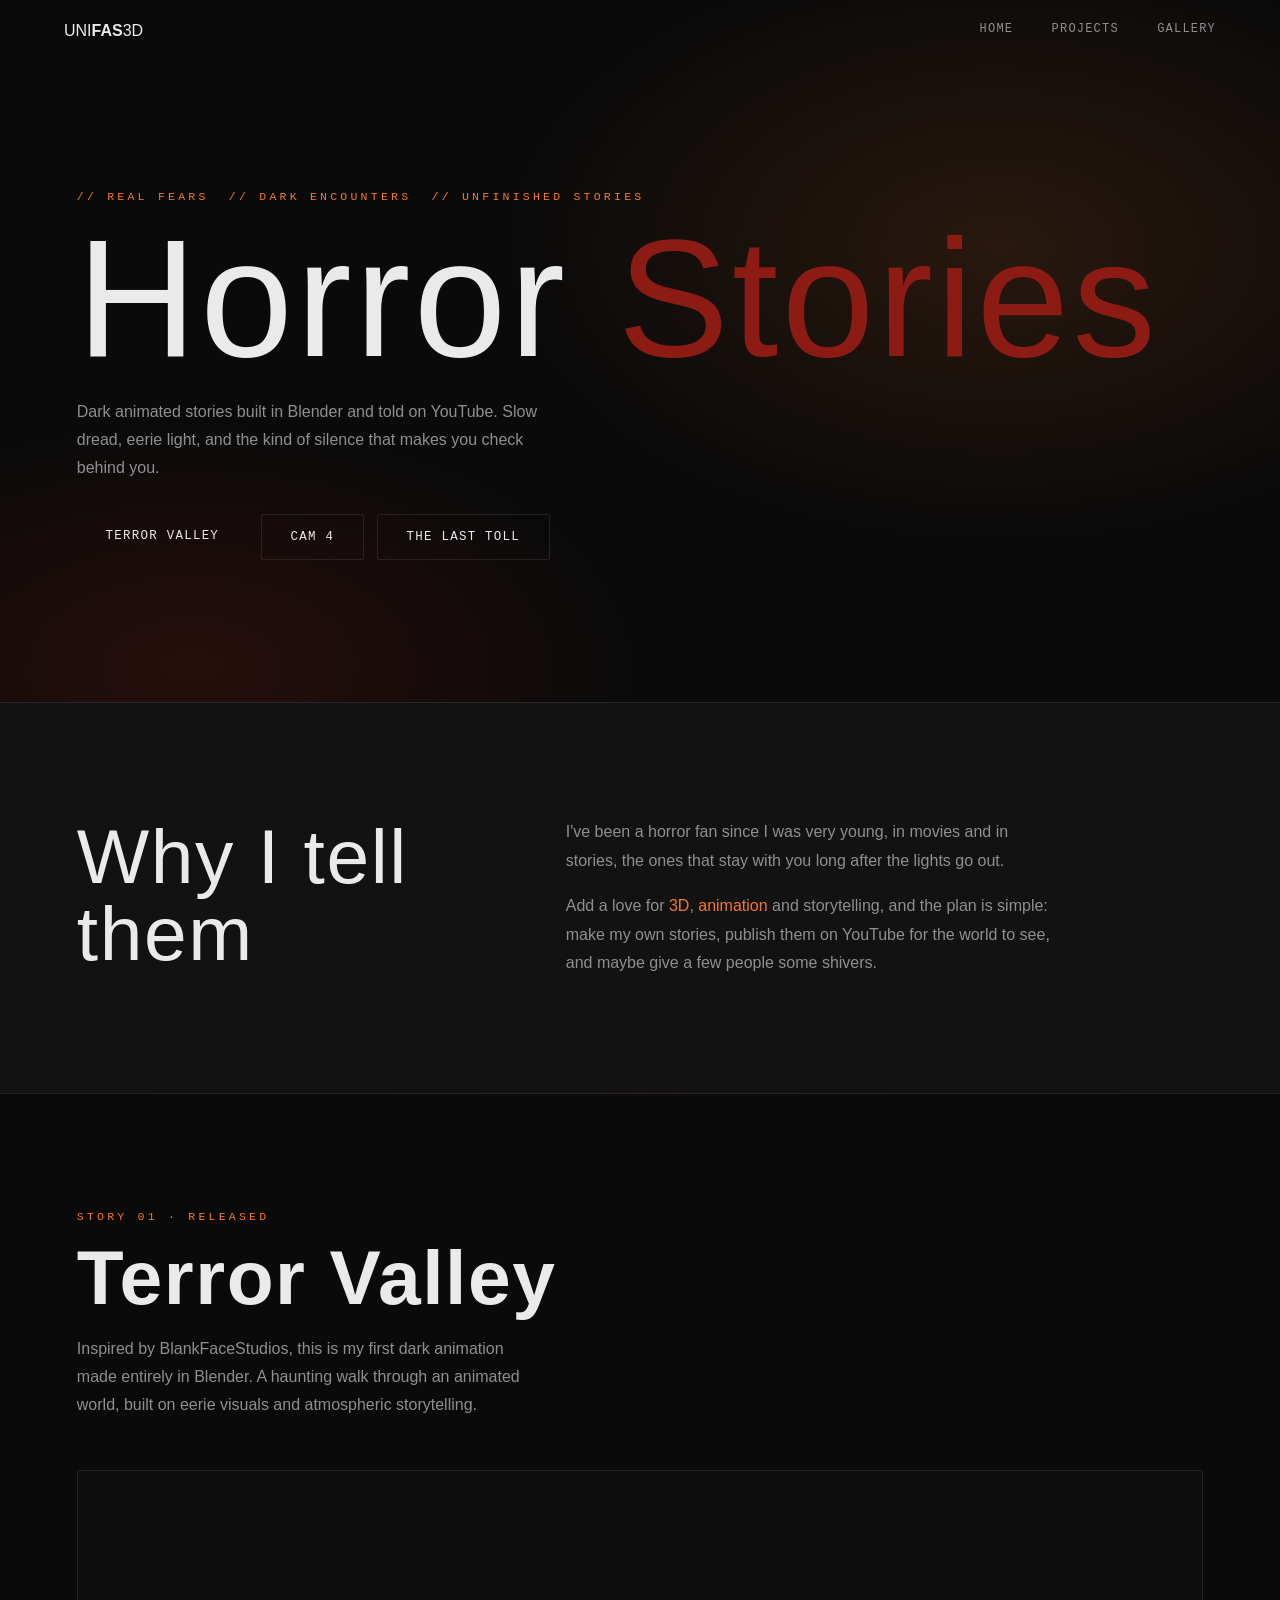
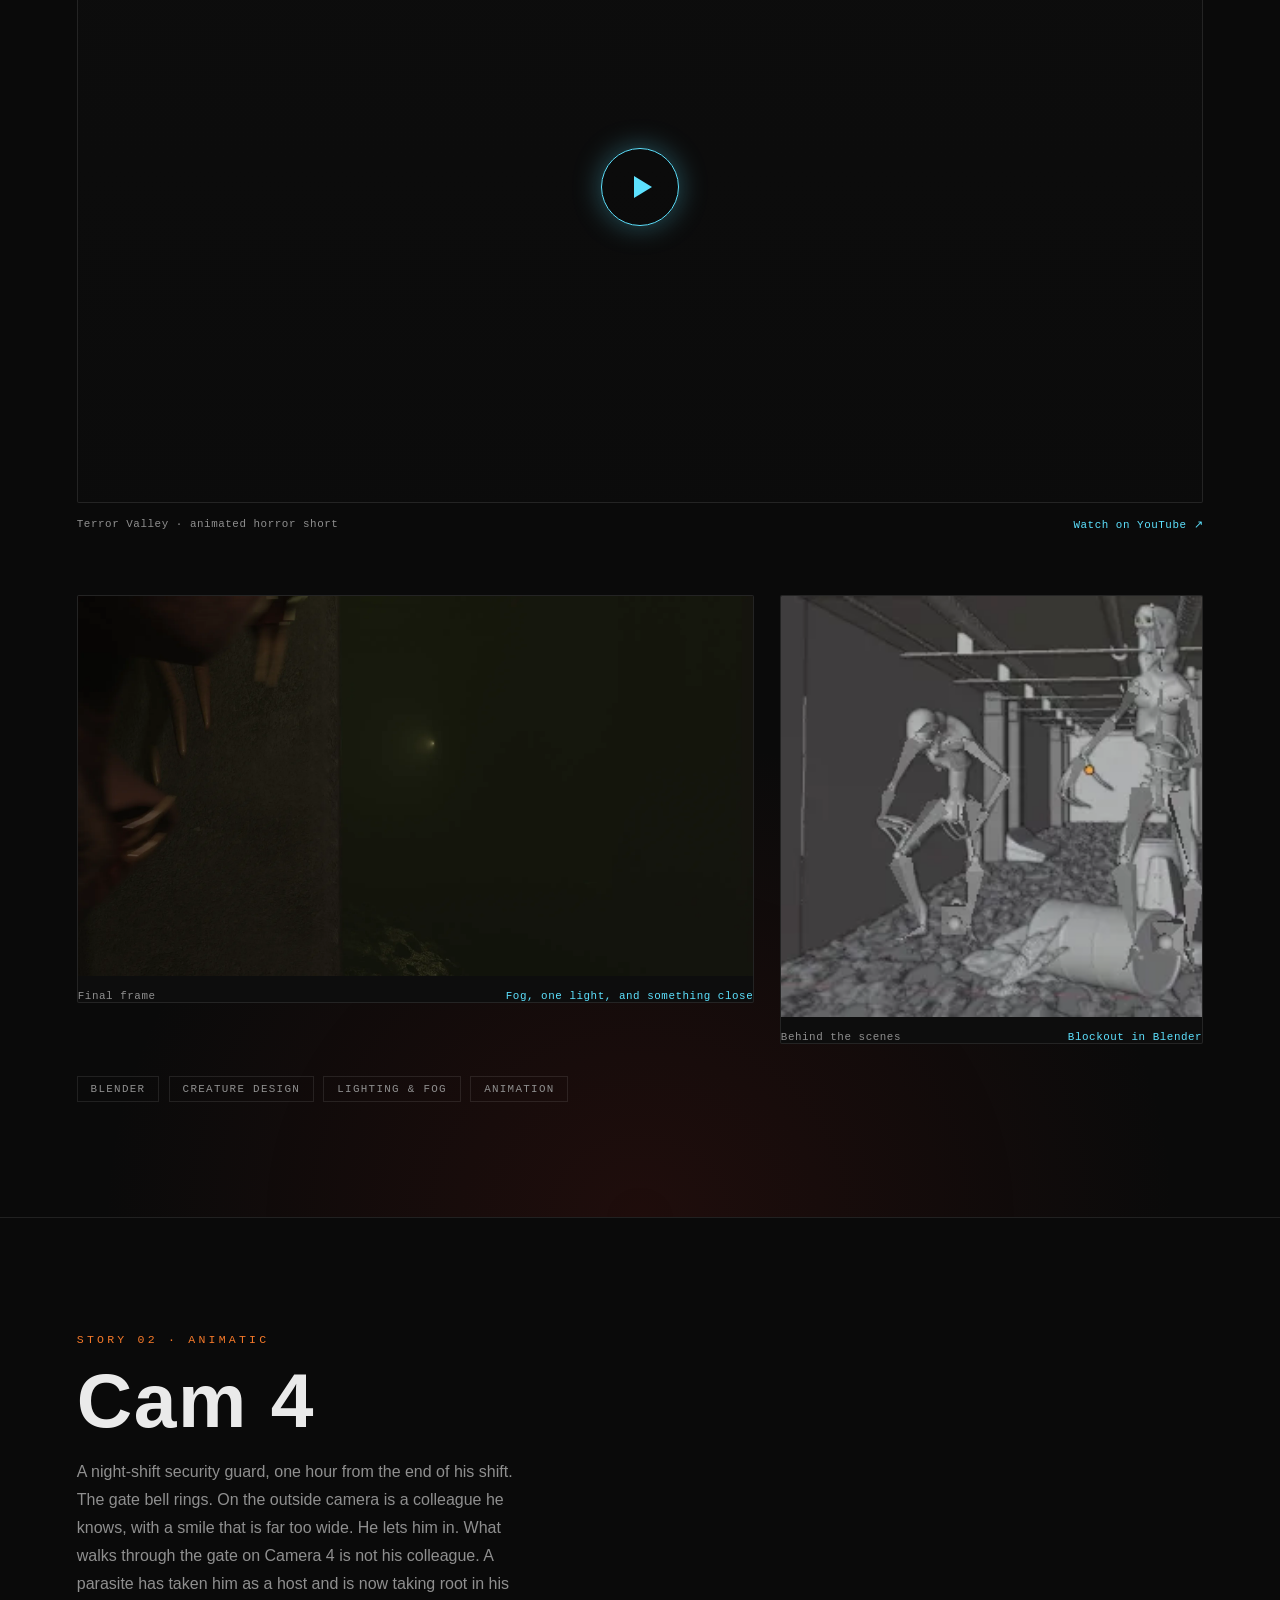
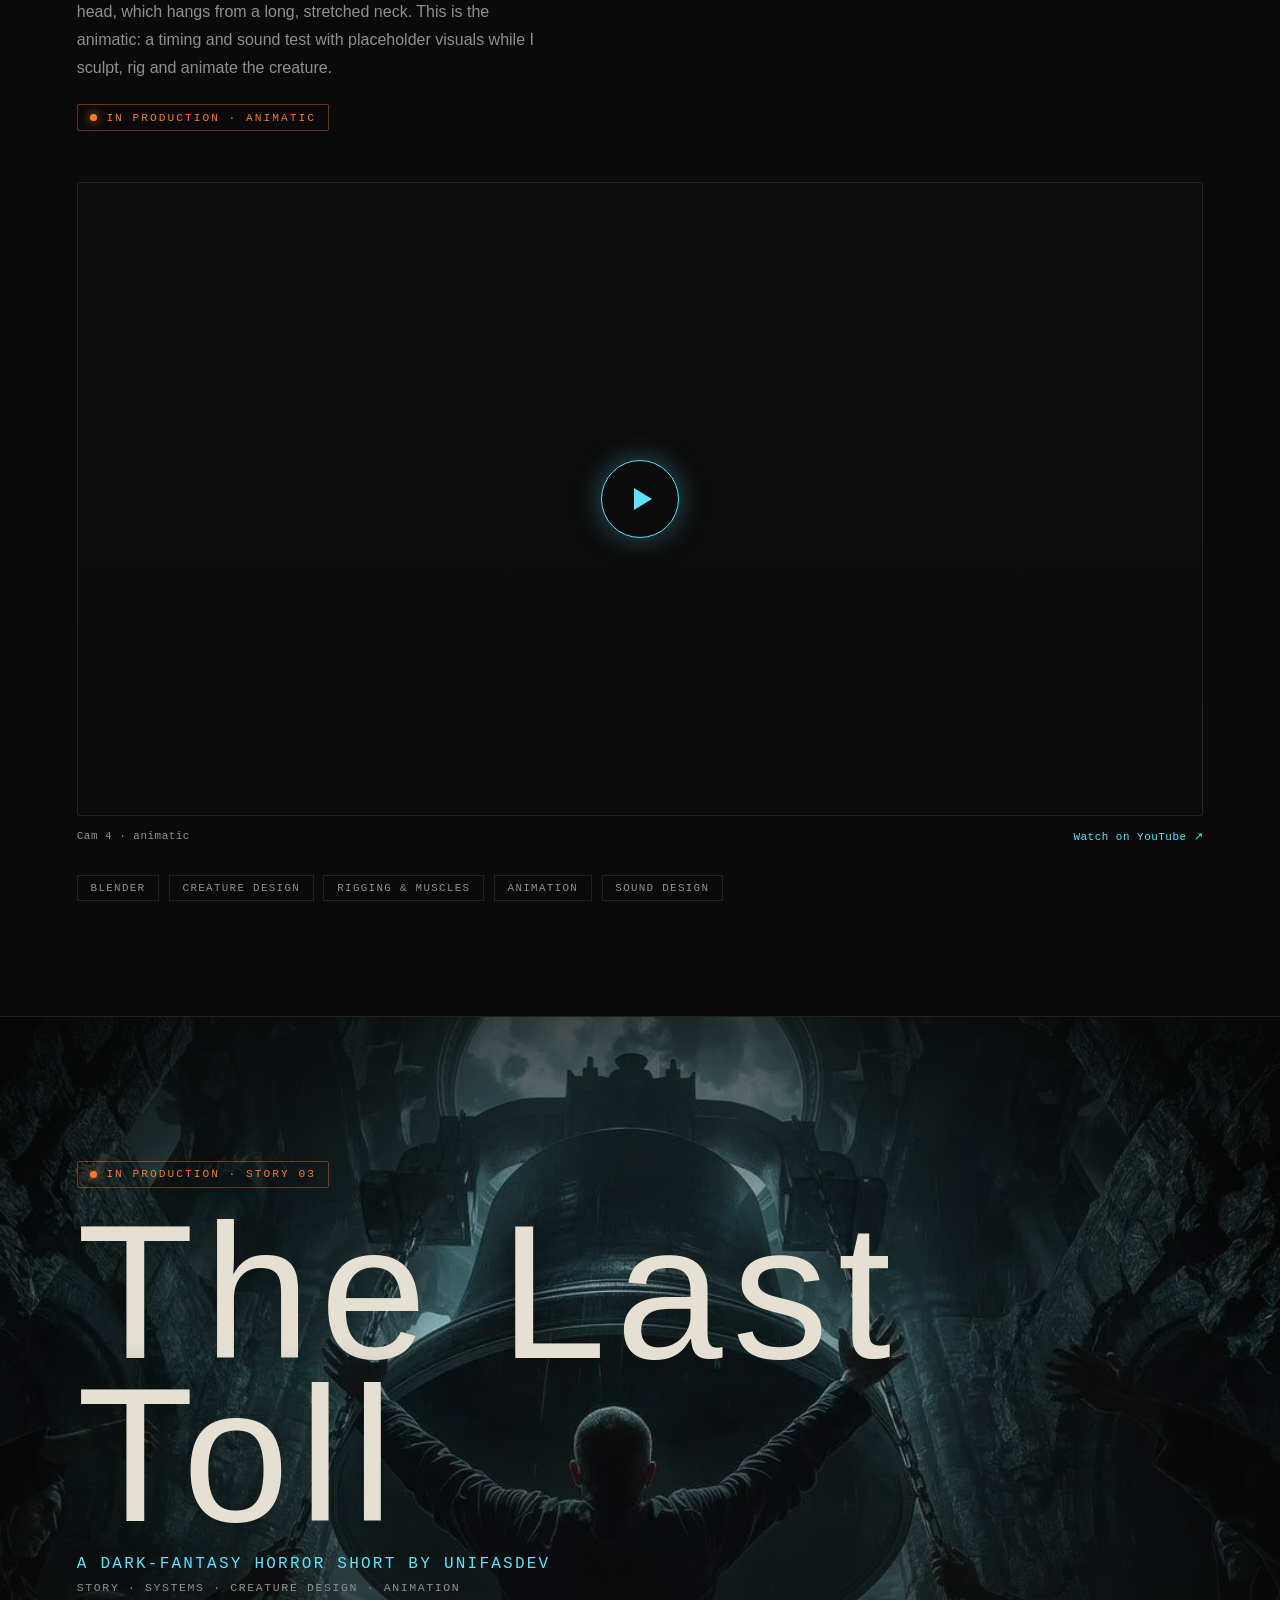
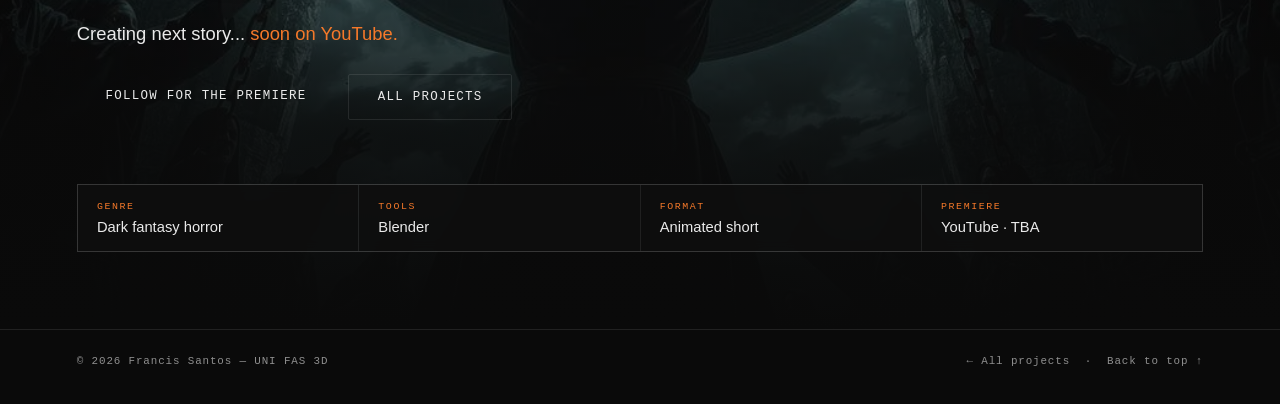
==== commit 150c5c68: "adding sculpting and cam 4" ====
--- a/pages/horror-stories.html
+++ b/pages/horror-stories.html
@@ -35,9 +35,10 @@
     <h1>Horror <em>Stories</em></h1>
     <p>Dark animated stories built in Blender and told on YouTube. Slow dread, eerie light, and the kind of silence that makes you check behind you.</p>
     <div class="h-hero-links">
-      <a class="btn" href="#terror-valley">Terror Valley</a>
-      <a class="btn btn-ghost" href="#last-toll">The Last Toll</a>
-    </div>
+  <a class="btn" href="#terror-valley">Terror Valley</a>
+  <a class="btn btn-ghost" href="#cam-4">Cam 4</a>
+  <a class="btn btn-ghost" href="#last-toll">The Last Toll</a>
+</div>
   </div>
 </header>
 
@@ -89,12 +90,53 @@
   </div>
 </section>
 
+<!-- ============ CAM 4 ============ -->
+<section class="section cam4" id="cam-4">
+  <div class="section-inner">
+    <div class="section-head reveal">
+      <span class="eyebrow">Story 02 &middot; Animatic</span>
+      <h2>Cam 4</h2>
+      <p>A night-shift security guard, one hour from the end of his shift. The gate bell rings. On the outside camera is a colleague he knows, with a smile that is far too wide. He lets him in. What walks through the gate on Camera 4 is not his colleague. A parasite has taken him as a host and is now taking root in his head, which hangs from a long, stretched neck. This is the animatic: a timing and sound test with placeholder visuals while I sculpt, rig and animate the creature.</p>
+      <span class="chip-live cam4-chip">In production &middot; Animatic</span>
+    </div>
+
+    <!-- TODO: paste the YouTube video ID into data-yt and the .cap link, replacing YOUTUBE_ID_HERE -->
+    <div class="video reveal" data-yt="kZmlM9fqf-s" data-title="Cam 4 animatic">
+      <button type="button" aria-label="Play Cam 4 animatic"><span class="play"></span></button>
+    </div>
+    <div class="cap reveal">
+      <span>Cam 4 &middot; animatic</span>
+<a class="hl" href="https://youtu.be/kZmlM9fqf-s" target="_blank" rel="noopener">Watch on YouTube &#8599;</a>    </div>
+
+    <div class="tv-stills cam-stills">
+      <!-- TODO: add ../assets/HorrorStory/cam-4-still-01.webp, then update the alt text and captions. The slot hides itself while the file is missing -->
+      <figure class="frame reveal">
+        <button type="button" data-full="../assets/HorrorStory/cam-4-still-01.webp" data-cap="Cam 4: still 01">
+          <img src="../assets/HorrorStory/cam-4-still-01.webp" alt="Still from the Cam 4 animatic (describe this frame)" onerror="this.closest('figure').hidden=true">
+        </button>
+        <figcaption class="cap"><span>Cam 4 &middot; still 01</span><span class="hl">Animatic frame</span></figcaption>
+      </figure>
+      <!-- TODO: add ../assets/HorrorStory/cam-4-still-02.webp, then update the alt text and captions -->
+      <figure class="frame reveal">
+        <button type="button" data-full="../assets/HorrorStory/cam-4-still-02.webp" data-cap="Cam 4: still 02">
+          <img src="../assets/HorrorStory/cam-4-still-02.webp" alt="Still from the Cam 4 animatic (describe this frame)" onerror="this.closest('figure').hidden=true">
+        </button>
+        <figcaption class="cap"><span>Cam 4 &middot; still 02</span><span class="hl">Animatic frame</span></figcaption>
+      </figure>
+    </div>
+
+    <div class="tv-tags reveal">
+      <span>Blender</span><span>Creature design</span><span>Rigging &amp; muscles</span><span>Animation</span><span>Sound design</span>
+    </div>
+  </div>
+</section>
+
 <!-- ============ THE LAST TOLL ============ -->
 <section class="lt" id="last-toll">
   <div class="lt-bg" style="background-image:url('../assets/HorrorStory/the-last-toll-bell.webp')" role="img" aria-label="A robed figure raising his arms beneath a giant chained bell, surrounded by hooded monks in a ruined tower"></div>
   <div class="lt-shade"></div>
   <div class="lt-inner">
-    <span class="chip-live">In production &middot; Story 02</span>
+<span class="chip-live">In production &middot; Story 03</span>
     <h2 class="lt-title">The Last Toll</h2>
     <p class="lt-line">A dark-fantasy horror short by UnifasDev</p>
     <p class="lt-sub">Story &middot; Systems &middot; Creature design &middot; Animation</p>
--- a/css/horror.css
+++ b/css/horror.css
@@ -114,3 +114,15 @@
 @media (prefers-reduced-motion:reduce){
   .h-hero h1,.lt-title,.lt-bg{ animation:none; }
 }
+
+/* ---------- cam 4 ---------- */
+.cam4-chip{ margin-top:1.4rem; }
+
+/* Stills: same pattern as Terror Valley, two equal slots */
+.cam-stills [hidden]{ display:none; }
+.cam-stills:not(:has(figure:not([hidden]))){ display:none; }
+.cam-stills .frame img{ aspect-ratio:16/9; object-fit:cover; }
+@media (min-width:821px){
+  .cam-stills{ grid-template-columns:repeat(2,minmax(0,1fr)); }
+}
+
